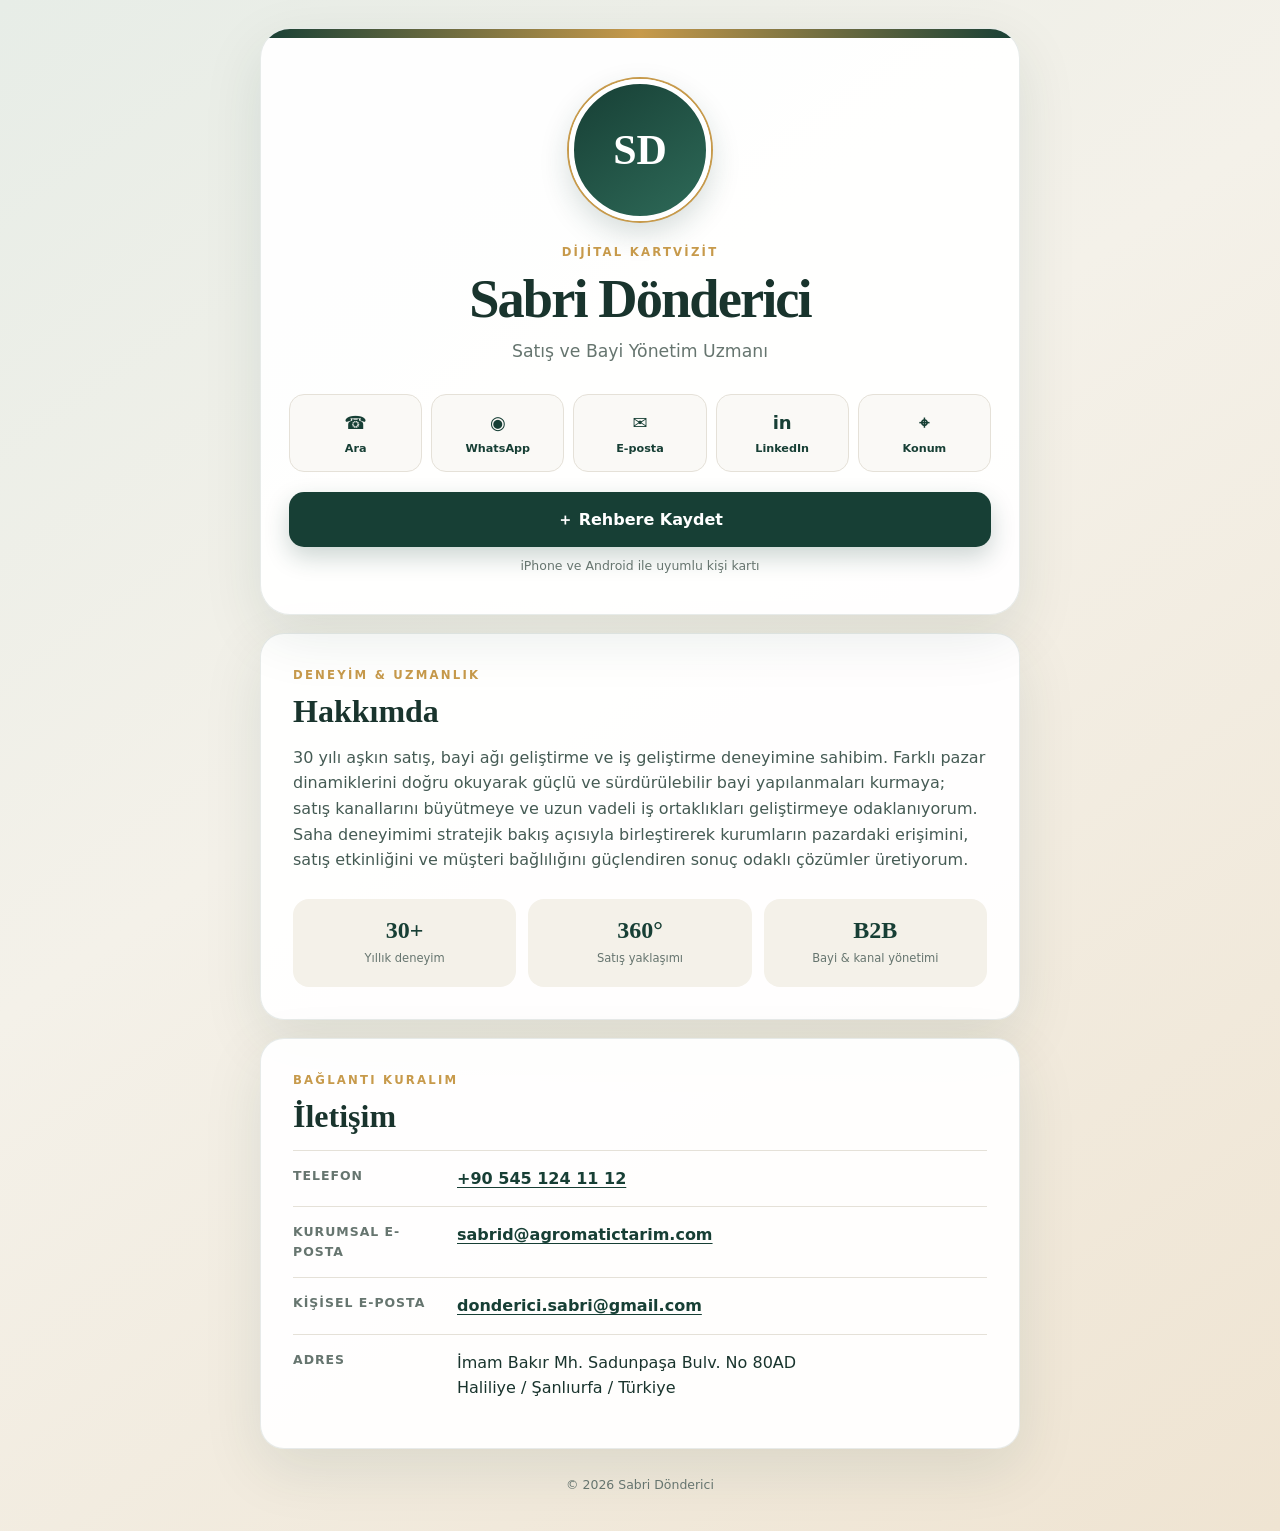
==== index.html @ ba50d41a "Dijital kartvizit sitesini ekle" ====
<!doctype html>
<html lang="tr">
<head>
  <meta charset="utf-8">
  <meta name="viewport" content="width=device-width, initial-scale=1">
  <meta name="theme-color" content="#173f35">
  <meta name="description" content="Sabri Dönderici — Satış ve Bayi Yönetim Uzmanı dijital kartviziti">
  <title>Sabri Dönderici | Dijital Kartvizit</title>
  <link rel="stylesheet" href="style.css">
</head>
<body>
  <main class="shell">
    <section class="hero" aria-labelledby="name">
      <div class="profile-wrap">
        <img class="profile-photo" src="profil.jpg" alt="Sabri Dönderici" onerror="this.hidden=true;this.nextElementSibling.hidden=false">
        <div class="profile-fallback" hidden aria-label="Sabri Dönderici profil görseli">SD</div>
      </div>
      <p class="eyebrow">DİJİTAL KARTVİZİT</p>
      <h1 id="name">Sabri Dönderici</h1>
      <p class="role">Satış ve Bayi Yönetim Uzmanı</p>

      <nav class="quick-actions" aria-label="Hızlı iletişim">
        <a class="action" href="tel:+905451241112"><span aria-hidden="true">☎</span><b>Ara</b></a>
        <a class="action" href="https://wa.me/905451241112" target="_blank" rel="noopener"><span aria-hidden="true">◉</span><b>WhatsApp</b></a>
        <a class="action" href="mailto:sabrid@agromatictarim.com"><span aria-hidden="true">✉</span><b>E-posta</b></a>
        <a class="action" href="https://www.linkedin.com/in/sabri-d-956bb459/" target="_blank" rel="noopener"><span aria-hidden="true">in</span><b>LinkedIn</b></a>
        <a class="action" href="https://www.google.com/maps/search/?api=1&amp;query=%C4%B0mam%20Bak%C4%B1r%20Mh.%20Sadunpa%C5%9Fa%20Bulv.%20No%2080AD%20Haliliye%20%C5%9Eanl%C4%B1urfa%20Turkey" target="_blank" rel="noopener"><span aria-hidden="true">⌖</span><b>Konum</b></a>
      </nav>

      <a class="save-contact" href="sabri-donderici.vcf" download>＋ Rehbere Kaydet</a>
      <p class="helper">iPhone ve Android ile uyumlu kişi kartı</p>
    </section>

    <section class="card about" aria-labelledby="about-title">
      <p class="section-kicker">DENEYİM &amp; UZMANLIK</p>
      <h2 id="about-title">Hakkımda</h2>
      <p>30 yılı aşkın satış, bayi ağı geliştirme ve iş geliştirme deneyimine sahibim. Farklı pazar dinamiklerini doğru okuyarak güçlü ve sürdürülebilir bayi yapılanmaları kurmaya; satış kanallarını büyütmeye ve uzun vadeli iş ortaklıkları geliştirmeye odaklanıyorum. Saha deneyimimi stratejik bakış açısıyla birleştirerek kurumların pazardaki erişimini, satış etkinliğini ve müşteri bağlılığını güçlendiren sonuç odaklı çözümler üretiyorum.</p>
      <div class="stats" aria-label="Uzmanlık özeti">
        <div><strong>30+</strong><span>Yıllık deneyim</span></div>
        <div><strong>360°</strong><span>Satış yaklaşımı</span></div>
        <div><strong>B2B</strong><span>Bayi &amp; kanal yönetimi</span></div>
      </div>
    </section>

    <section class="card contact" aria-labelledby="contact-title">
      <p class="section-kicker">BAĞLANTI KURALIM</p>
      <h2 id="contact-title">İletişim</h2>
      <dl>
        <div><dt>Telefon</dt><dd><a href="tel:+905451241112">+90 545 124 11 12</a></dd></div>
        <div><dt>Kurumsal e-posta</dt><dd><a href="mailto:sabrid@agromatictarim.com">sabrid@agromatictarim.com</a></dd></div>
        <div><dt>Kişisel e-posta</dt><dd><a href="mailto:donderici.sabri@gmail.com">donderici.sabri@gmail.com</a></dd></div>
        <div><dt>Adres</dt><dd>İmam Bakır Mh. Sadunpaşa Bulv. No 80AD<br>Haliliye / Şanlıurfa / Türkiye</dd></div>
      </dl>
    </section>

    <footer>© <span id="year"></span> Sabri Dönderici</footer>
  </main>
  <script>document.getElementById('year').textContent = new Date().getFullYear();</script>
</body>
</html>
---- style.css ----
:root{--ink:#19342d;--muted:#66756f;--paper:#f4f1e9;--card:#fff;--green:#173f35;--gold:#c79a4b;--line:#e5e1d8}*{box-sizing:border-box}html{scroll-behavior:smooth}body{margin:0;background:linear-gradient(145deg,#e7ede7 0,#f4f1e9 42%,#efe4d2 100%);color:var(--ink);font-family:Inter,ui-sans-serif,system-ui,-apple-system,"Segoe UI",sans-serif;line-height:1.6}.shell{width:min(100% - 28px,760px);margin:28px auto}.hero,.card{background:rgba(255,255,255,.94);border:1px solid rgba(23,63,53,.1);box-shadow:0 20px 60px rgba(23,63,53,.1)}.hero{position:relative;overflow:hidden;text-align:center;padding:50px 28px 38px;border-radius:30px}.hero:before{content:"";position:absolute;inset:0 0 auto;height:9px;background:linear-gradient(90deg,var(--green),var(--gold),var(--green))}.profile-wrap{width:142px;height:142px;margin:0 auto 22px}.profile-photo,.profile-fallback{width:100%;height:100%;border-radius:50%;border:5px solid #fff;box-shadow:0 0 0 2px var(--gold),0 12px 30px rgba(23,63,53,.18)}.profile-photo{object-fit:cover}.profile-fallback{display:grid;place-items:center;background:linear-gradient(145deg,var(--green),#2e6a58);color:#fff;font:700 42px Georgia,serif}.eyebrow,.section-kicker{margin:0 0 8px;color:var(--gold);font-size:.73rem;font-weight:800;letter-spacing:.19em}.hero h1{margin:0;font:700 clamp(2.2rem,8vw,3.4rem)/1.08 Georgia,"Times New Roman",serif;letter-spacing:-.035em}.role{margin:10px 0 28px;color:var(--muted);font-size:1.08rem}.quick-actions{display:grid;grid-template-columns:repeat(5,1fr);gap:9px}.action{min-width:0;padding:14px 4px 11px;border:1px solid var(--line);border-radius:15px;color:var(--green);text-decoration:none;background:#faf9f6;transition:.2s}.action span{display:block;height:25px;font-size:1.13rem;font-weight:800}.action b{font-size:.7rem}.action:hover,.action:focus-visible{transform:translateY(-2px);border-color:var(--gold);outline:none}.save-contact{display:block;margin:20px auto 0;padding:15px 22px;border-radius:15px;background:var(--green);color:#fff;text-decoration:none;font-weight:800;box-shadow:0 10px 24px rgba(23,63,53,.22)}.save-contact:hover,.save-contact:focus-visible{background:#205547;outline:3px solid rgba(199,154,75,.45)}.helper{margin:9px 0 0;color:var(--muted);font-size:.78rem}.card{margin-top:18px;padding:32px;border-radius:24px}.card h2{margin:0 0 15px;font:700 2rem/1.15 Georgia,"Times New Roman",serif}.about>p:not(.section-kicker){margin:0;color:#455b54}.stats{display:grid;grid-template-columns:repeat(3,1fr);gap:12px;margin-top:26px}.stats div{padding:18px 8px;border-radius:16px;background:var(--paper);text-align:center}.stats strong{display:block;color:var(--green);font:700 1.5rem Georgia,serif}.stats span{color:var(--muted);font-size:.72rem}.contact dl{margin:0}.contact dl div{display:grid;grid-template-columns:150px 1fr;gap:14px;padding:15px 0;border-top:1px solid var(--line)}dt{color:var(--muted);font-size:.78rem;font-weight:700;text-transform:uppercase;letter-spacing:.08em}dd{margin:0;overflow-wrap:anywhere}dd a{color:var(--green);font-weight:650;text-decoration-thickness:1px;text-underline-offset:3px}footer{text-align:center;padding:26px 0 8px;color:var(--muted);font-size:.78rem}@media(max-width:560px){.shell{margin:14px auto}.hero{padding:42px 16px 28px;border-radius:23px}.quick-actions{grid-template-columns:repeat(3,1fr)}.quick-actions .action:nth-child(4),.quick-actions .action:nth-child(5){grid-column:span 1}.card{padding:25px 20px}.stats{gap:7px}.stats div{padding:14px 5px}.contact dl div{grid-template-columns:1fr;gap:4px}}@media(prefers-reduced-motion:reduce){*{scroll-behavior:auto}.action{transition:none}}
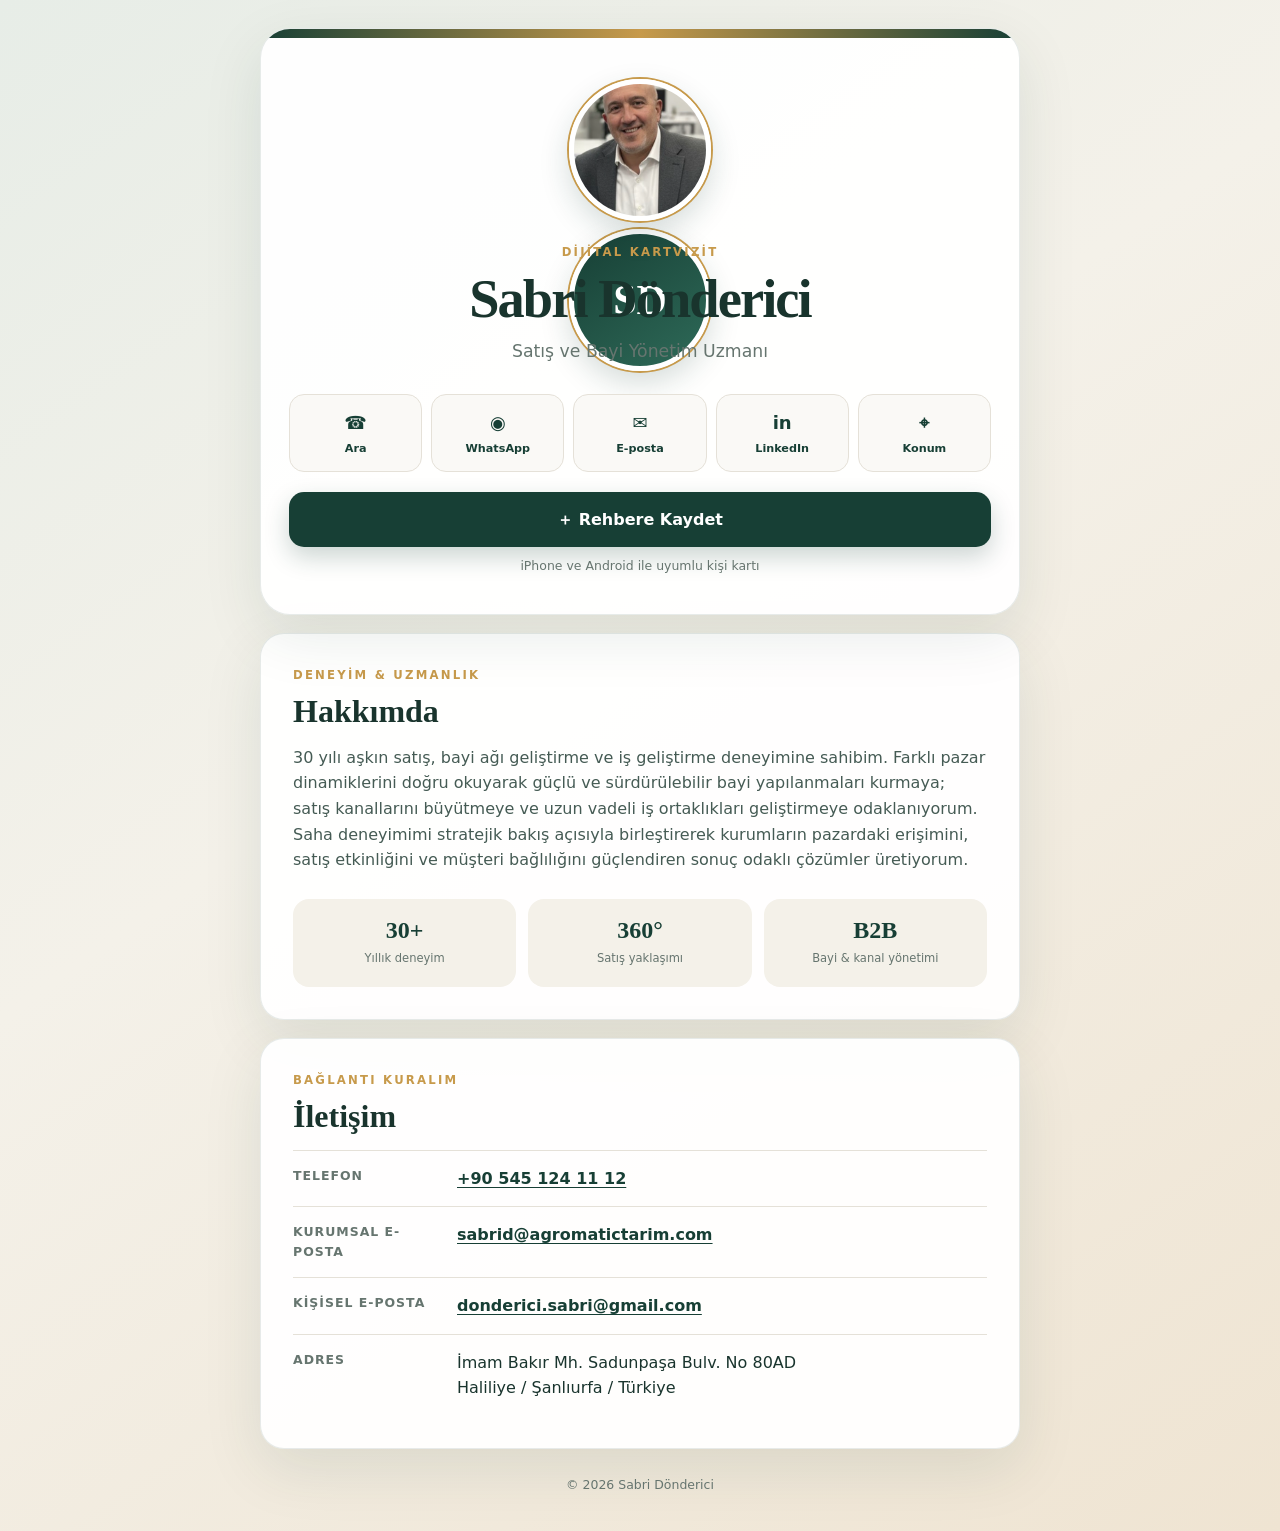
==== commit 07540df3: "Profil fotoğrafını ekle" ====
--- a/index.html
+++ b/index.html
@@ -12,7 +12,7 @@
   <main class="shell">
     <section class="hero" aria-labelledby="name">
       <div class="profile-wrap">
-        <img class="profile-photo" src="profil.jpg" alt="Sabri Dönderici" onerror="this.hidden=true;this.nextElementSibling.hidden=false">
+        <img class="profile-photo" src="profil.png" alt="Sabri Dönderici" onerror="this.hidden=true;this.nextElementSibling.hidden=false">
         <div class="profile-fallback" hidden aria-label="Sabri Dönderici profil görseli">SD</div>
       </div>
       <p class="eyebrow">DİJİTAL KARTVİZİT</p>
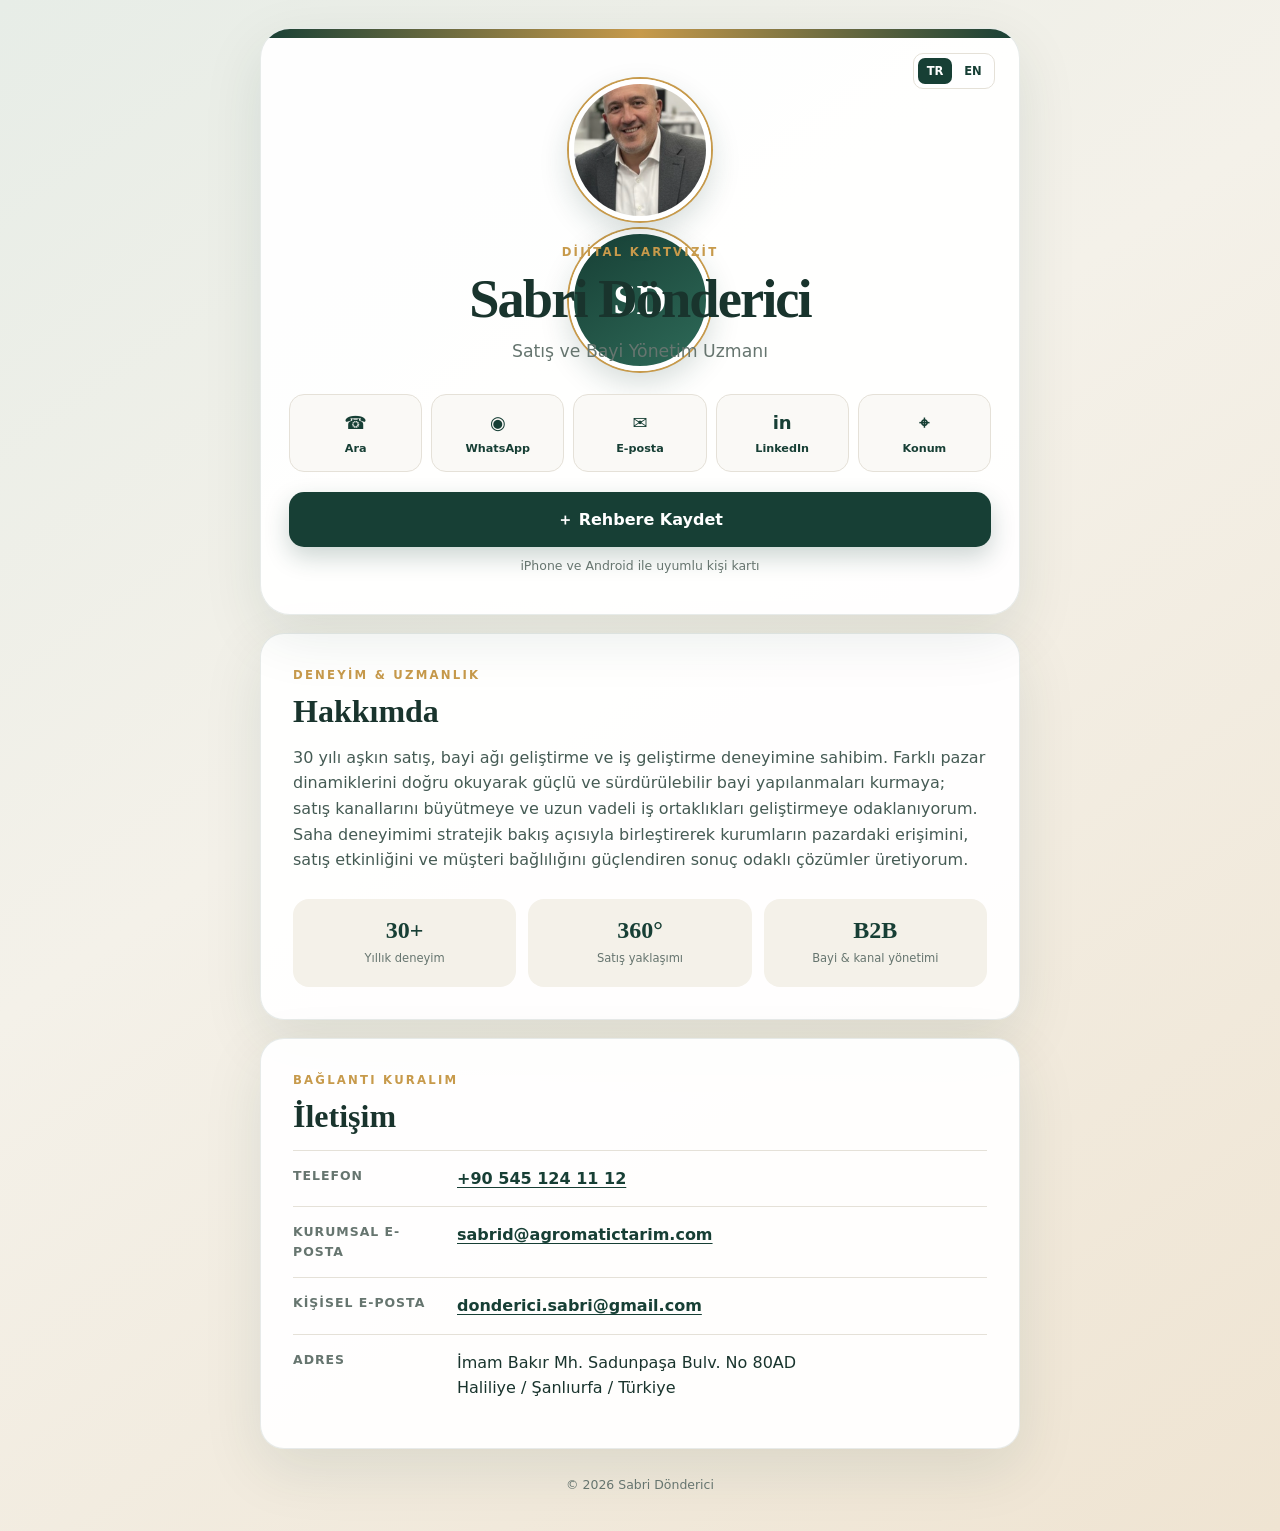
==== commit 988d4c66: "İngilizce sürümü ekle" ====
--- a/index.html
+++ b/index.html
@@ -7,10 +7,12 @@
   <meta name="description" content="Sabri Dönderici — Satış ve Bayi Yönetim Uzmanı dijital kartviziti">
   <title>Sabri Dönderici | Dijital Kartvizit</title>
   <link rel="stylesheet" href="style.css">
+  <link rel="stylesheet" href="language.css">
 </head>
 <body>
   <main class="shell">
     <section class="hero" aria-labelledby="name">
+      <div class="language-switch" aria-label="Dil seçimi"><span>TR</span><a href="en.html" lang="en">EN</a></div>
       <div class="profile-wrap">
         <img class="profile-photo" src="profil.png" alt="Sabri Dönderici" onerror="this.hidden=true;this.nextElementSibling.hidden=false">
         <div class="profile-fallback" hidden aria-label="Sabri Dönderici profil görseli">SD</div>
--- a/language.css
+++ b/language.css
@@ -0,0 +1 @@
+.language-switch{position:absolute;top:24px;right:24px;z-index:1;display:flex;gap:4px;padding:4px;border:1px solid var(--line);border-radius:10px;background:#fff}.language-switch a,.language-switch span{min-width:34px;padding:4px 6px;border-radius:7px;font-size:.72rem;font-weight:800;text-decoration:none}.language-switch a{color:var(--green)}.language-switch span{background:var(--green);color:#fff}
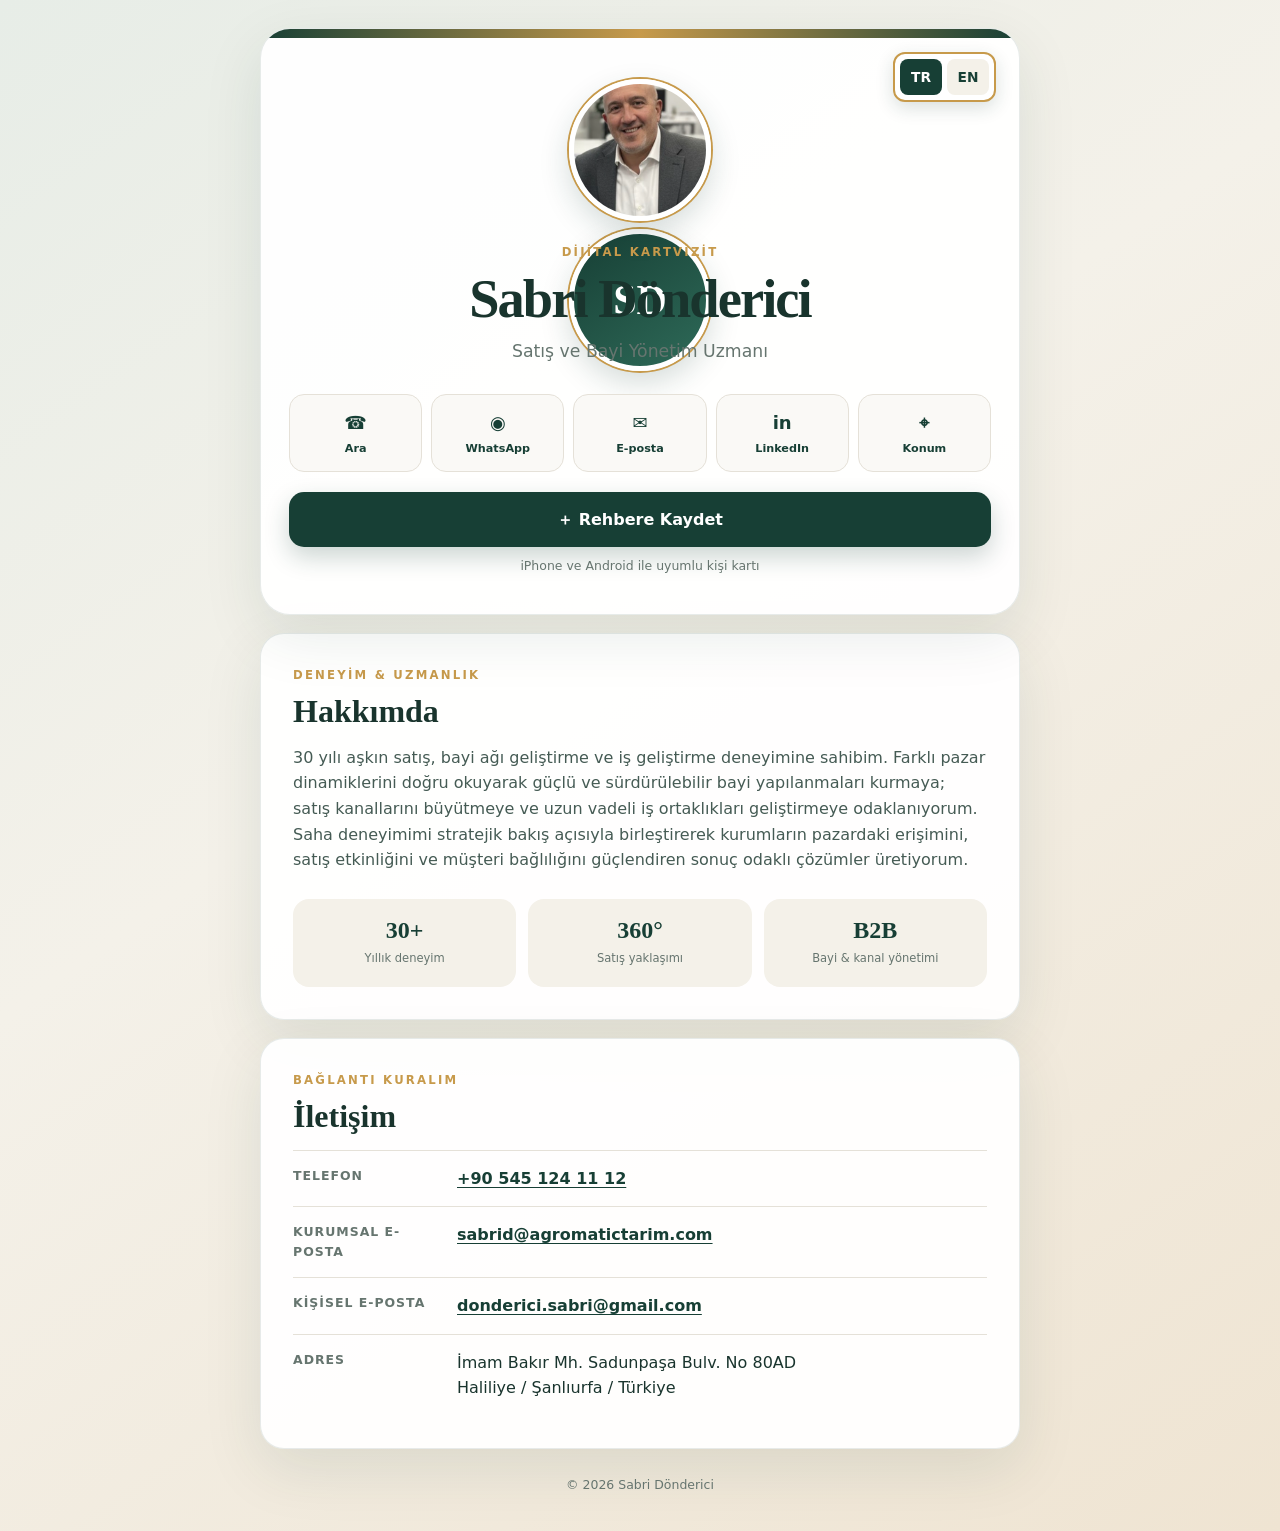
==== commit 9732a046: "Telefon önbelleğini yenile" ====
--- a/index.html
+++ b/index.html
@@ -7,7 +7,7 @@
   <meta name="description" content="Sabri Dönderici — Satış ve Bayi Yönetim Uzmanı dijital kartviziti">
   <title>Sabri Dönderici | Dijital Kartvizit</title>
   <link rel="stylesheet" href="style.css">
-  <link rel="stylesheet" href="language.css">
+  <link rel="stylesheet" href="language.css?v=2">
 </head>
 <body>
   <main class="shell">
--- a/language.css
+++ b/language.css
@@ -1 +1 @@
-.language-switch{position:absolute;top:24px;right:24px;z-index:1;display:flex;gap:4px;padding:4px;border:1px solid var(--line);border-radius:10px;background:#fff}.language-switch a,.language-switch span{min-width:34px;padding:4px 6px;border-radius:7px;font-size:.72rem;font-weight:800;text-decoration:none}.language-switch a{color:var(--green)}.language-switch span{background:var(--green);color:#fff}
+.language-switch{position:absolute;top:23px;right:23px;z-index:2;display:flex;gap:5px;padding:5px;border:2px solid var(--gold);border-radius:12px;background:#fff;box-shadow:0 6px 18px rgba(23,63,53,.16)}.language-switch a,.language-switch span{min-width:42px;padding:7px 10px;border-radius:8px;font-size:.86rem;font-weight:900;text-decoration:none}.language-switch a{color:var(--green);background:#f4f1e9}.language-switch span{background:var(--green);color:#fff}@media(max-width:420px){.language-switch{position:relative;top:auto;right:auto;width:max-content;margin:-18px auto 24px}.profile-wrap{margin-top:0}}
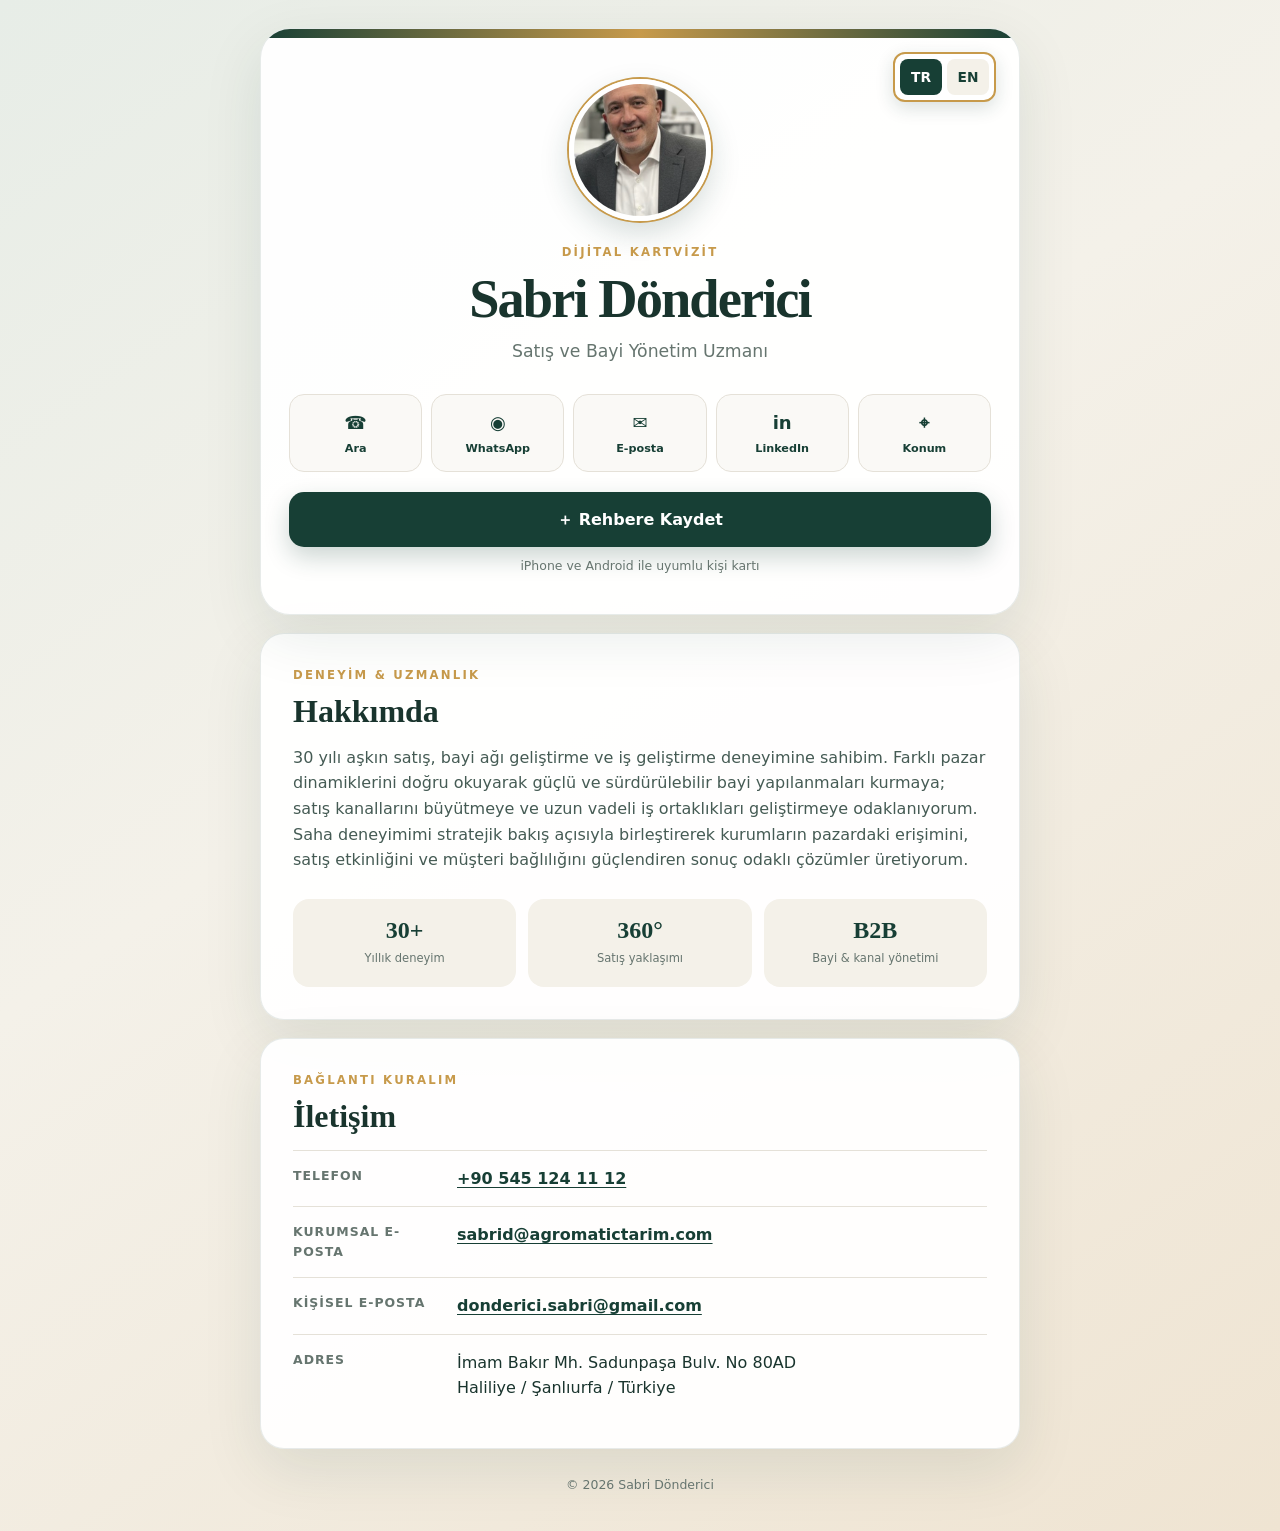
==== commit d43d187a: "SD yedek görselini gizle" ====
--- a/index.html
+++ b/index.html
@@ -7,7 +7,7 @@
   <meta name="description" content="Sabri Dönderici — Satış ve Bayi Yönetim Uzmanı dijital kartviziti">
   <title>Sabri Dönderici | Dijital Kartvizit</title>
   <link rel="stylesheet" href="style.css">
-  <link rel="stylesheet" href="language.css?v=2">
+  <link rel="stylesheet" href="language.css?v=3">
 </head>
 <body>
   <main class="shell">
--- a/language.css
+++ b/language.css
@@ -1 +1 @@
-.language-switch{position:absolute;top:23px;right:23px;z-index:2;display:flex;gap:5px;padding:5px;border:2px solid var(--gold);border-radius:12px;background:#fff;box-shadow:0 6px 18px rgba(23,63,53,.16)}.language-switch a,.language-switch span{min-width:42px;padding:7px 10px;border-radius:8px;font-size:.86rem;font-weight:900;text-decoration:none}.language-switch a{color:var(--green);background:#f4f1e9}.language-switch span{background:var(--green);color:#fff}@media(max-width:420px){.language-switch{position:relative;top:auto;right:auto;width:max-content;margin:-18px auto 24px}.profile-wrap{margin-top:0}}
+.profile-fallback[hidden]{display:none!important}.language-switch{position:absolute;top:23px;right:23px;z-index:2;display:flex;gap:5px;padding:5px;border:2px solid var(--gold);border-radius:12px;background:#fff;box-shadow:0 6px 18px rgba(23,63,53,.16)}.language-switch a,.language-switch span{min-width:42px;padding:7px 10px;border-radius:8px;font-size:.86rem;font-weight:900;text-decoration:none}.language-switch a{color:var(--green);background:#f4f1e9}.language-switch span{background:var(--green);color:#fff}@media(max-width:420px){.language-switch{position:relative;top:auto;right:auto;width:max-content;margin:-18px auto 24px}.profile-wrap{margin-top:0}}
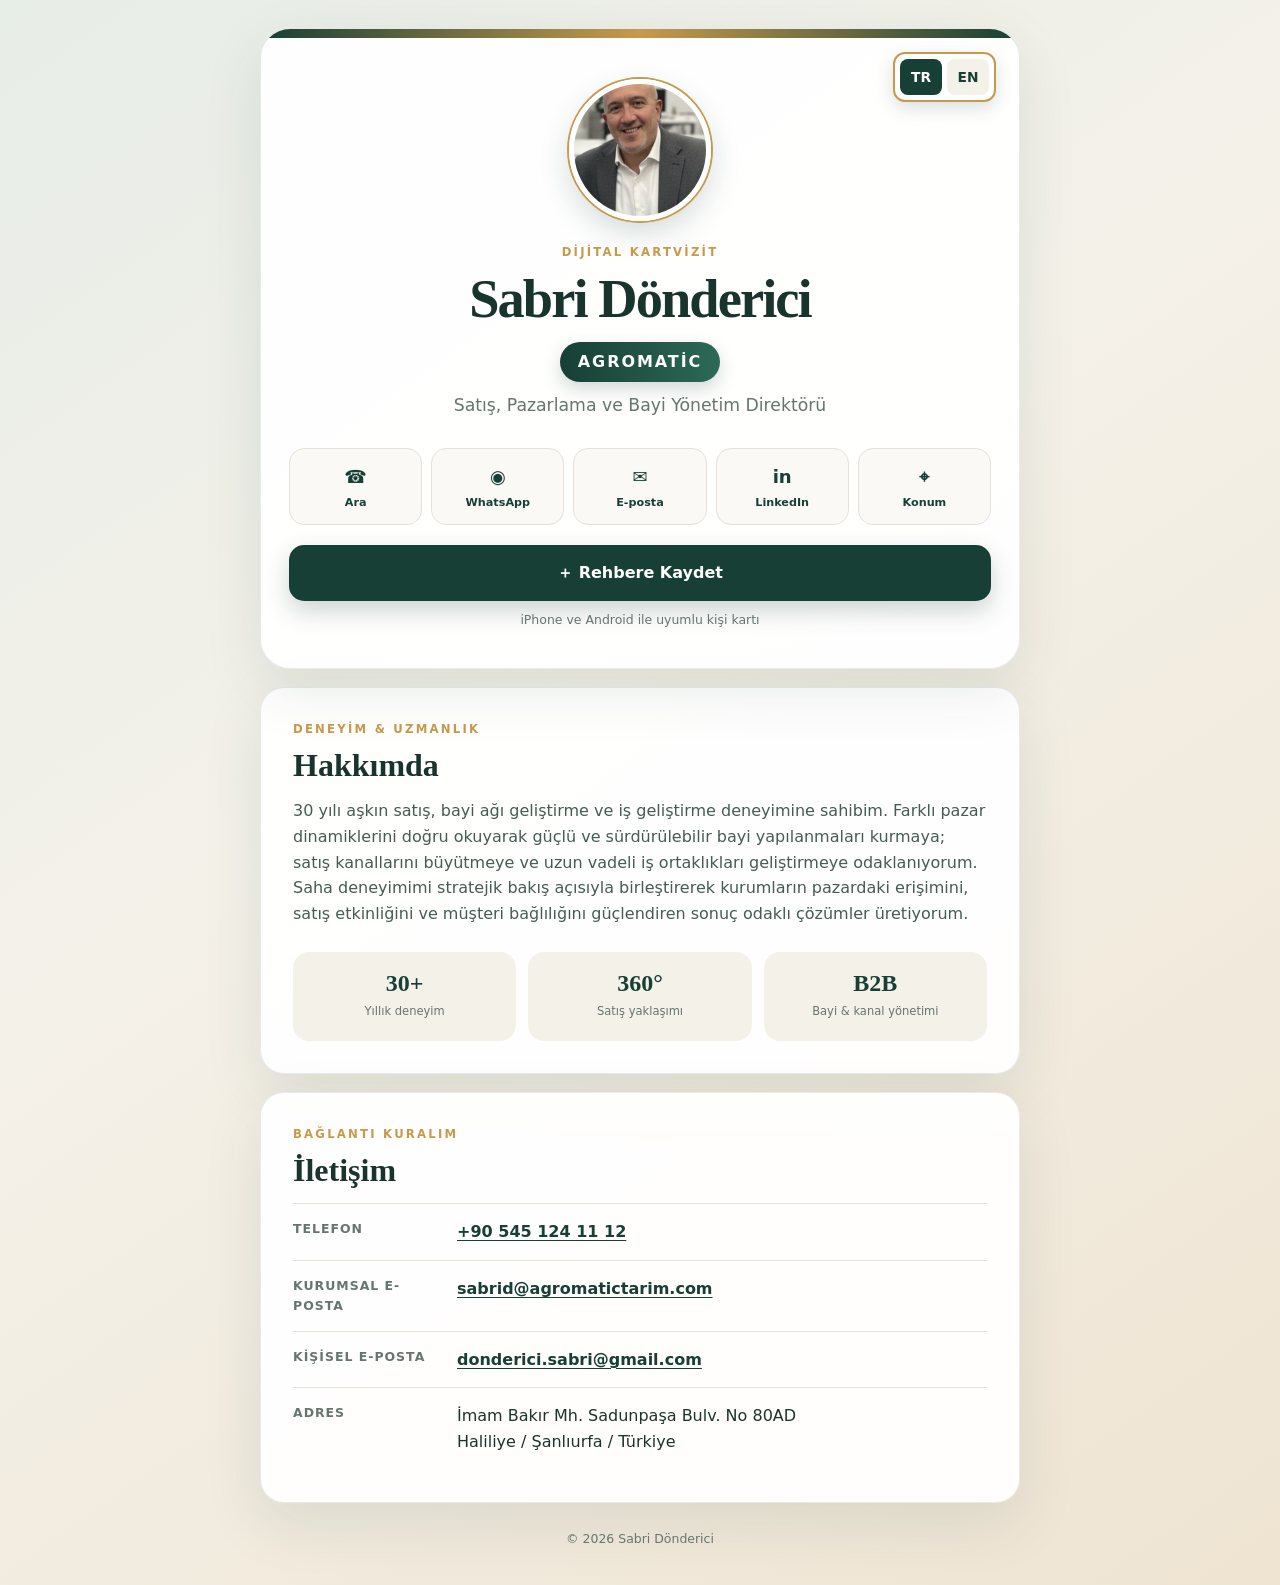
==== commit 1c7746e4: "AGROMATİC ve direktör unvanını ekle" ====
--- a/index.html
+++ b/index.html
@@ -7,7 +7,8 @@
   <meta name="description" content="Sabri Dönderici — Satış ve Bayi Yönetim Uzmanı dijital kartviziti">
   <title>Sabri Dönderici | Dijital Kartvizit</title>
   <link rel="stylesheet" href="style.css">
-  <link rel="stylesheet" href="language.css?v=3">
+  <link rel="stylesheet" href="language.css?v=4">
+  <link rel="stylesheet" href="company.css?v=1">
 </head>
 <body>
   <main class="shell">
@@ -19,7 +20,8 @@
       </div>
       <p class="eyebrow">DİJİTAL KARTVİZİT</p>
       <h1 id="name">Sabri Dönderici</h1>
-      <p class="role">Satış ve Bayi Yönetim Uzmanı</p>
+      <p class="company">AGROMATİC</p>
+      <p class="role">Satış, Pazarlama ve Bayi Yönetim Direktörü</p>
 
       <nav class="quick-actions" aria-label="Hızlı iletişim">
         <a class="action" href="tel:+905451241112"><span aria-hidden="true">☎</span><b>Ara</b></a>
--- a/company.css
+++ b/company.css
@@ -0,0 +1 @@
+.company{display:inline-block;margin:14px 0 2px;padding:7px 18px;border-radius:999px;background:linear-gradient(90deg,var(--green),#2d6957);color:#fff;font-size:1rem;font-weight:900;letter-spacing:.12em;box-shadow:0 7px 18px rgba(23,63,53,.2)}.company+.role{margin-top:8px}
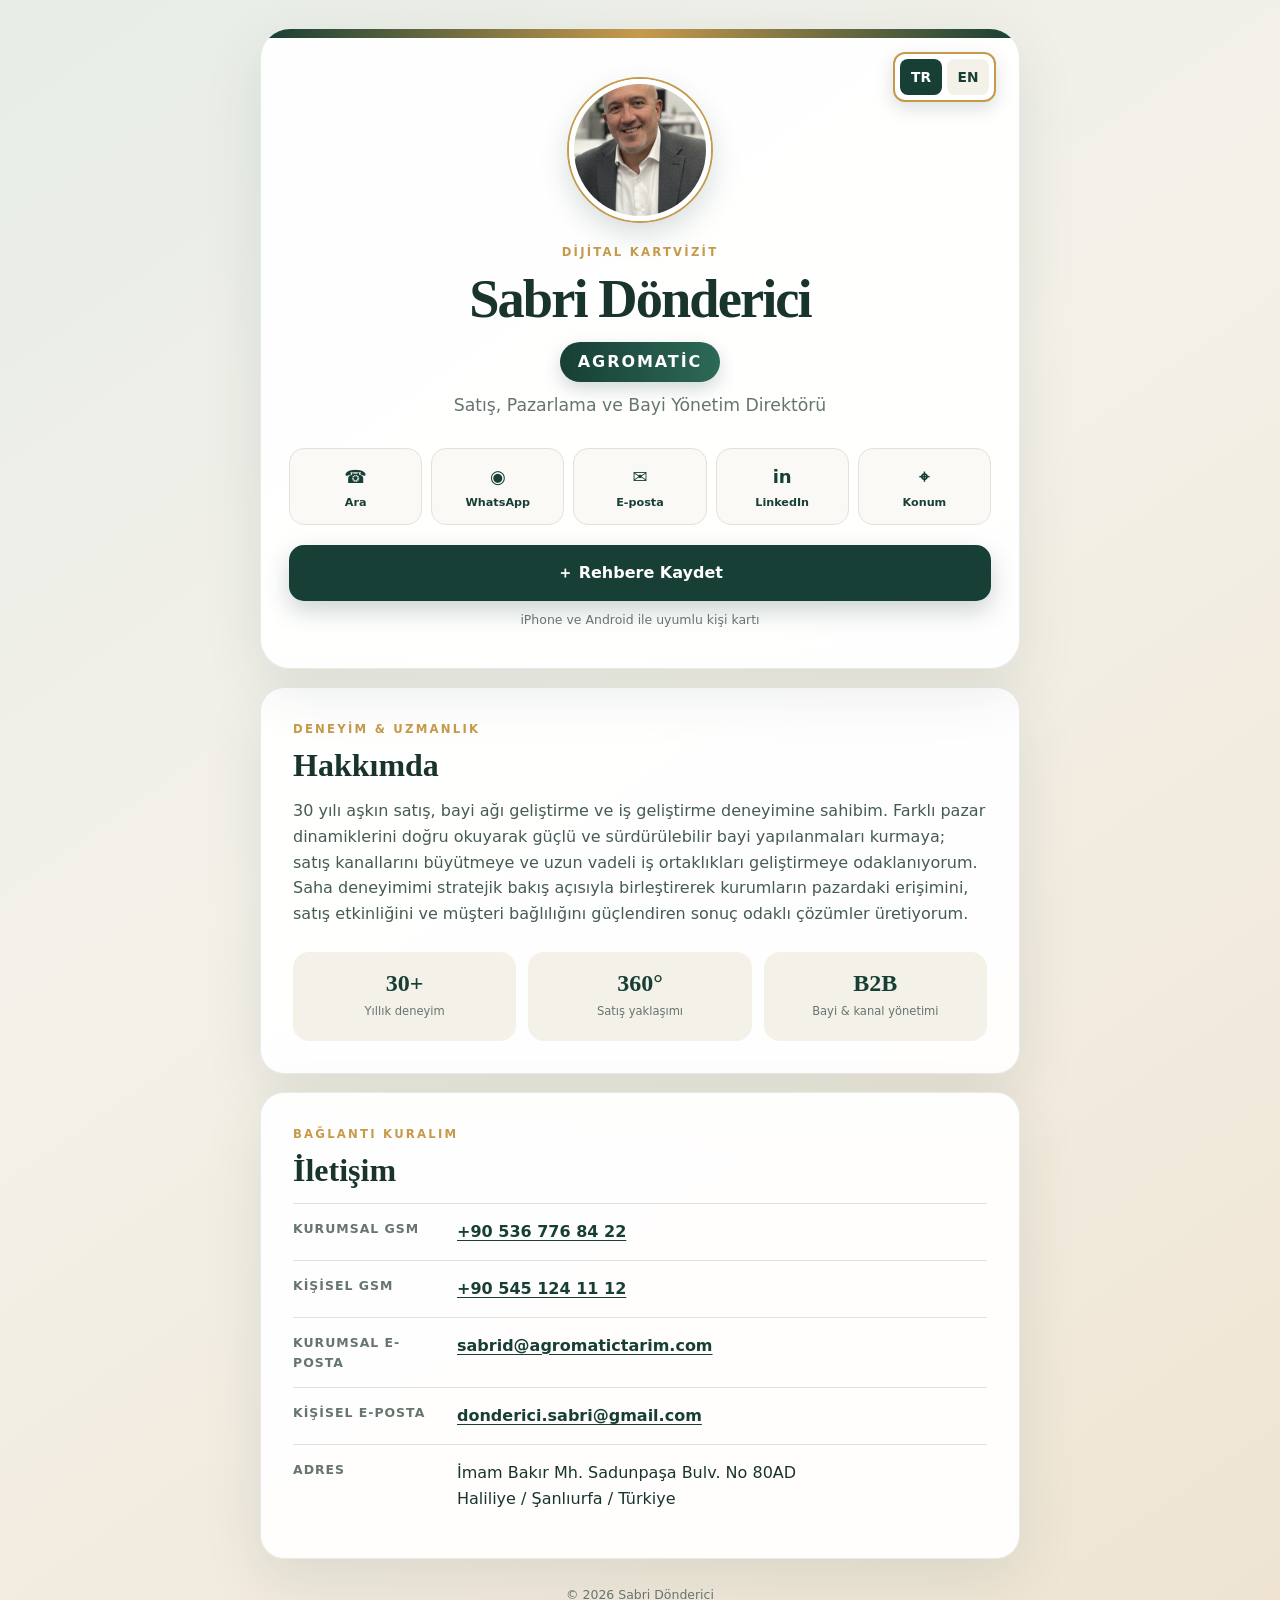
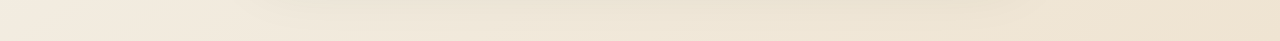
==== commit 5eb7defb: "Kurumsal ve kişisel GSM numaralarını güncelle" ====
--- a/index.html
+++ b/index.html
@@ -13,7 +13,7 @@
 <body>
   <main class="shell">
     <section class="hero" aria-labelledby="name">
-      <div class="language-switch" aria-label="Dil seçimi"><span>TR</span><a href="en.html" lang="en">EN</a></div>
+      <div class="language-switch" aria-label="Dil seçimi"><span>TR</span><a href="english-card.html?v=phones-v2" lang="en">EN</a></div>
       <div class="profile-wrap">
         <img class="profile-photo" src="profil.png" alt="Sabri Dönderici" onerror="this.hidden=true;this.nextElementSibling.hidden=false">
         <div class="profile-fallback" hidden aria-label="Sabri Dönderici profil görseli">SD</div>
@@ -50,7 +50,8 @@
       <p class="section-kicker">BAĞLANTI KURALIM</p>
       <h2 id="contact-title">İletişim</h2>
       <dl>
-        <div><dt>Telefon</dt><dd><a href="tel:+905451241112">+90 545 124 11 12</a></dd></div>
+        <div><dt>Kurumsal GSM</dt><dd><a href="tel:+905367768422">+90 536 776 84 22</a></dd></div>
+        <div><dt>Kişisel GSM</dt><dd><a href="tel:+905451241112">+90 545 124 11 12</a></dd></div>
         <div><dt>Kurumsal e-posta</dt><dd><a href="mailto:sabrid@agromatictarim.com">sabrid@agromatictarim.com</a></dd></div>
         <div><dt>Kişisel e-posta</dt><dd><a href="mailto:donderici.sabri@gmail.com">donderici.sabri@gmail.com</a></dd></div>
         <div><dt>Adres</dt><dd>İmam Bakır Mh. Sadunpaşa Bulv. No 80AD<br>Haliliye / Şanlıurfa / Türkiye</dd></div>
